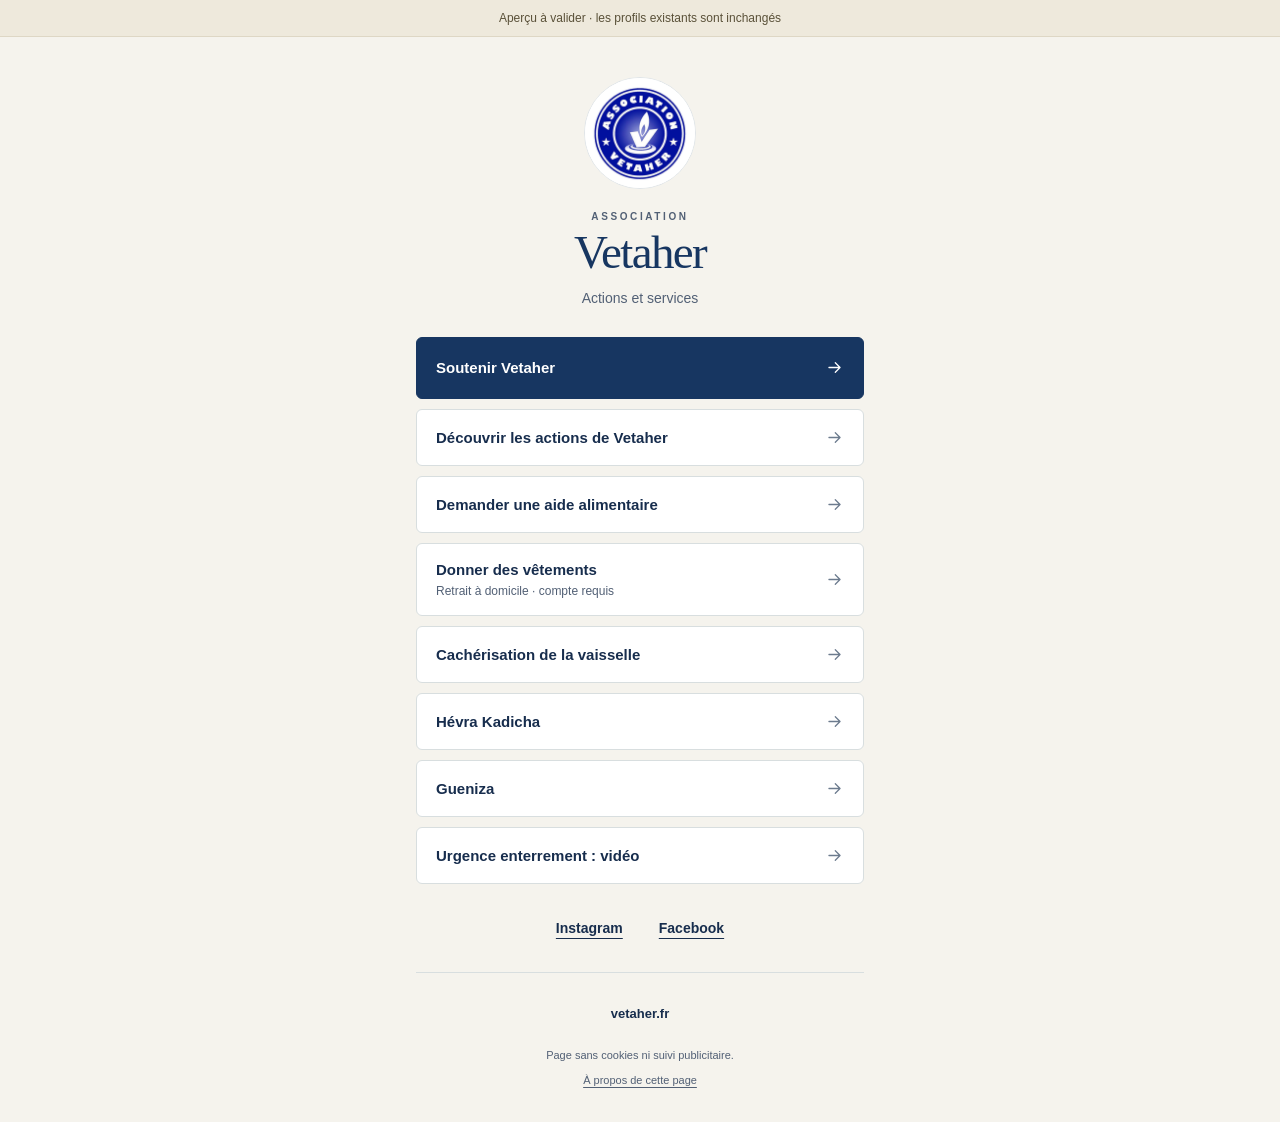
==== public/index.html @ 254939de "Build Vetaher link preview with LittleLink MIT" ====
<!doctype html>
<html lang="fr" class="theme-light">
<head>
<meta charset="utf-8">
<meta name="viewport" content="width=device-width, initial-scale=1">
<meta name="robots" content="noindex, nofollow, noarchive">
<meta name="referrer" content="no-referrer">
<meta name="theme-color" content="#173661">
<meta http-equiv="Content-Security-Policy" content="default-src 'none'; style-src 'self'; img-src 'self'; font-src 'self'; script-src 'none'; connect-src 'none'; object-src 'none'; base-uri 'none'; form-action 'none'">
<title>Vetaher | Actions et services</title>
<meta name="description" content="Les liens de l’association Vetaher : actions, services, réseaux et soutien.">
<link rel="icon" type="image/png" href="assets/favicon.png">
<link rel="stylesheet" href="css/reset.css">
<link rel="stylesheet" href="css/littlelink.css">
<link rel="stylesheet" href="css/vetaher.css">
</head>
<body>
<a class="skip" href="#liens">Accéder aux liens</a>
<div class="preview-notice" role="note">Aperçu à valider · les profils existants sont inchangés</div>
<main class="container" id="contenu">
<header class="identity">
<img class="avatar avatar--none" src="assets/logo.png" alt="Logo de l’association Vetaher" width="112" height="112" fetchpriority="high">
<p class="eyebrow">ASSOCIATION</p>
<h1>Vetaher</h1>
<p class="intro">Actions et services</p>
</header>
<nav id="liens" aria-label="Actions et services de Vetaher">
<ul class="links"><li><a class="button link primary" data-link-id="soutenir" href="https://fondation.vetaher.fr/"><span class="link-copy"><span>Soutenir Vetaher</span></span><svg aria-hidden="true" viewBox="0 0 24 24" fill="none"><path d="M5 12h14m-6-6 6 6-6 6" stroke="currentColor" stroke-width="1.6" stroke-linecap="round" stroke-linejoin="round"/></svg></a></li><li><a class="button link" data-link-id="actions" href="https://www.vetaher.fr/a-propos/"><span class="link-copy"><span>Découvrir les actions de Vetaher</span></span><svg aria-hidden="true" viewBox="0 0 24 24" fill="none"><path d="M5 12h14m-6-6 6 6-6 6" stroke="currentColor" stroke-width="1.6" stroke-linecap="round" stroke-linejoin="round"/></svg></a></li><li><a class="button link" data-link-id="alimentaire" href="https://www.vetaher.fr/aide-alimentaire/"><span class="link-copy"><span>Demander une aide alimentaire</span></span><svg aria-hidden="true" viewBox="0 0 24 24" fill="none"><path d="M5 12h14m-6-6 6 6-6 6" stroke="currentColor" stroke-width="1.6" stroke-linecap="round" stroke-linejoin="round"/></svg></a></li><li><a class="button link" data-link-id="vetements" href="https://v.vetaher.fr/vestiaire"><span class="link-copy"><span>Donner des vêtements</span><small>Retrait à domicile · compte requis</small></span><svg aria-hidden="true" viewBox="0 0 24 24" fill="none"><path d="M5 12h14m-6-6 6 6-6 6" stroke="currentColor" stroke-width="1.6" stroke-linecap="round" stroke-linejoin="round"/></svg></a></li><li><a class="button link" data-link-id="cacherisation" href="https://www.vetaher.fr/cacherisation/"><span class="link-copy"><span>Cachérisation de la vaisselle</span></span><svg aria-hidden="true" viewBox="0 0 24 24" fill="none"><path d="M5 12h14m-6-6 6 6-6 6" stroke="currentColor" stroke-width="1.6" stroke-linecap="round" stroke-linejoin="round"/></svg></a></li><li><a class="button link" data-link-id="hevra" href="https://www.vetaher.fr/hevra-kadicha/"><span class="link-copy"><span>Hévra Kadicha</span></span><svg aria-hidden="true" viewBox="0 0 24 24" fill="none"><path d="M5 12h14m-6-6 6 6-6 6" stroke="currentColor" stroke-width="1.6" stroke-linecap="round" stroke-linejoin="round"/></svg></a></li><li><a class="button link" data-link-id="gueniza" href="https://www.vetaher.fr/gueniza/"><span class="link-copy"><span>Gueniza</span></span><svg aria-hidden="true" viewBox="0 0 24 24" fill="none"><path d="M5 12h14m-6-6 6 6-6 6" stroke="currentColor" stroke-width="1.6" stroke-linecap="round" stroke-linejoin="round"/></svg></a></li><li><a class="button link" data-link-id="video" href="https://www.youtube.com/watch?v=U7MdqAUSH9M"><span class="link-copy"><span>Urgence enterrement : vidéo</span></span><svg aria-hidden="true" viewBox="0 0 24 24" fill="none"><path d="M5 12h14m-6-6 6 6-6 6" stroke="currentColor" stroke-width="1.6" stroke-linecap="round" stroke-linejoin="round"/></svg></a></li></ul>
</nav>
<nav class="socials" aria-label="Réseaux sociaux de Vetaher"><a class="social" data-link-id="instagram" href="https://www.instagram.com/association_vetaher/">Instagram</a><a class="social" data-link-id="facebook" href="https://www.facebook.com/160210497713347">Facebook</a></nav>
<footer>
<a class="website" data-link-id="site" href="https://www.vetaher.fr/">vetaher.fr</a>
<p>Page sans cookies ni suivi publicitaire.</p>
<a class="credits" href="credits.html">À propos de cette page</a>
</footer>
</main>
</body>
</html>
---- public/css/littlelink.css ----
/*
* LittleLink
* https://littlelink.io
* Free to use under the MIT license
* http://www.opensource.org/licenses/mit-license.php
*/

/* Grid
  –––––––––––––––––––––––––––––––––––––––––––––––––– */
  .container {
	position:relative;
	width:100%;
	max-width:37.5rem;     				/* 600px */
    text-align:center;
	margin:0 auto;
	padding:var(--spacing-xl) var(--spacing-m) 0 var(--spacing-m);
	box-sizing:border-box;
}
.container-left {
	position:relative;
	width:100%;
	max-width:37.5rem;
	text-align:left;
	margin:0 auto;
	padding:0 1.25rem;
	box-sizing:border-box;
}
.container-left p {
	margin-bottom: 1rem;  				/* 16px space between paragraphs */
  }
.column {
	width:100%;
	box-sizing:border-box;
}
/* For devices larger than 400px */
  @media (min-width:25rem) {            /* 400px */
    .container {
	width:85%;
}
}/* For devices larger than 550px */
  @media (min-width:34.375rem) {        /* 550px */
    .container {
	width:80%;
}
}

/* Base Styles
  –––––––––––––––––––––––––––––––––––––––––––––––––– */
  body {
	margin:0;
	padding:0;
	background-color:#ffffff;
	color:#1a1a1a;
	font-family:"Open Sans",system-ui;
    font-weight:400;
	line-height:1.6;
}

/* Base Typography Settings
–––––––––––––––––––––––––––––––––––––––––––––––––– */
/* Base size - 16px browser default */
:root {
  font-size:16px;           /* Using a 1.25 modular scale for typography */
  --scale-0:1rem;           /* 16px */
  --scale-1:1.25rem;        /* 20px */
  --scale-2:1.563rem;       /* 25px */
  --scale-3:1.953rem;       /* 31px */
  --scale-4:2.441rem;       /* 39px */
  --scale-5:3.052rem;       /* 49px */

  /* Spacing units */
  --spacing-xs:0.5rem;      /* 8px */
  --spacing-s:1rem;         /* 16px */
  --spacing-m:1.5rem;       /* 24px */
  --spacing-l:2rem;         /* 32px */
  --spacing-xl:3rem;        /* 48px */
  --spacing-xxl:4rem;       /* 64px */
}

/* Avatar */
.avatar {
	width: 8rem;             /* 128px */
	height: 8rem;
	border-radius: 50%;
	object-fit: cover;
	background-position: center;
	margin-bottom: var(--spacing-l);
	margin-left: auto;
	margin-right: auto;
	display: block;
  }

/* Typography Scale */
h1 {
	margin:0 0 var(--spacing-m) 0;
	font-size:var(--scale-5);           /* ~49px */
  	font-weight:800;
	line-height:1.1;
	letter-spacing:-0.02em;
	word-wrap:break-word;
	overflow-wrap:break-word;
	hyphens:auto;           /* Delete this to remove automatic hyphen on line break */
}
body {
	font-size:var(--scale-1);           /* 20px */
  	line-height:1.6;
}
.container p {
	margin:0 0 var(--spacing-xl) 0;
	font-size:var(--scale-1);
	line-height:1.6;
}

/* Footer */
footer {
	margin:var(--spacing-xxl) 0;            /* 4rem (64px) top and bottom */
    font-size:var(--scale-0);
}

/* Responsive adjustments */
@media (max-width:34.375rem) {              /* 550px */
  h1 {
	font-size:2rem;
}
body {
	font-size:var(--scale-0);
}
.container p {
	font-size:var(--scale-0);
}
.avatar {
	margin-bottom:var(--spacing-m);
}
footer {
	margin:var(--spacing-xl) 0;         	/* 3rem (48px) top and bottom */
}
}

/* Links
  –––––––––––––––––––––––––––––––––––––––––––––––––– */
  a {
	color:#2457F5;
	text-decoration:underline;
}
a:hover {
	color:#083BDA;
}

/* Buttons
–––––––––––––––––––––––––––––––––––––––––––––––––– */
.button,button {
	display:inline-flex;
	align-items:center;
	justify-content:center;
	width:18.75rem;             	/* 300px */
 	min-height:3rem;                /* 48px */
  	padding:0.75rem 1rem;         	/* 12px ; 16px */
  	font-size:1.125rem;           	/* 18px */
  	font-weight:700;
	text-decoration:none;
	white-space:normal;
  	background-color:var(--button-background,transparent);
	color:var(--button-text,#000000);
	border:var(--button-border,none);
	border-radius:0.5rem;
	cursor:pointer;
	box-sizing:border-box;
	hyphens:auto;               	/* Delete this to remove automatic hyphen on line break */
  	margin-bottom:1rem;
	text-align:center;
	line-height:1.3;
}

/* Icons
–––––––––––––––––––––––––––––––––––––––––––––––––– */
.icon {
	width:1.25rem;
	height:1.25rem;
	margin-right:0.5rem;
	flex-shrink:0;
}

/* Avatar Modifiers
  –––––––––––––––––––––––––––––––––––––––––––––––––– */
   /* Modifier for no avatar rounding */
   .avatar--none {
	border-radius: 0%;
  }

  /* Modifier for rounded avatar */
  .avatar--rounded {
	border-radius: 50%;
  }

  /* Modifier for slightly rounded corners */
  .avatar--soft {
	border-radius: 0.5rem;   /* 8px rounded corners */
  }

/* Theme System
  –––––––––––––––––––––––––––––––––––––––––––––––––– */
/* Light theme is default above */

/* Light theme (forced) */
:root.theme-light {
	color-scheme:light;
}

/* Dark theme */
:root.theme-dark {
	color-scheme:dark;
}
:root.theme-dark :focus-visible {
	outline: 2px solid #4899F7;
	outline-offset: 2px;
  }
:root.theme-dark body {
	background-color:#121212;
	color:#ffffff;
}
:root.theme-dark a:not(.button) {
	color:#4899F7;
}
:root.theme-dark a:not(.button):hover {
	color:#7AB8FF;
}

/* Auto theme */
:root.theme-auto {
	color-scheme:light dark;
}
@media (prefers-color-scheme:dark) {
	:root.theme-auto body {
	background-color:#121212;
	color:#ffffff;
}
:root.theme-auto :focus-visible {
    outline: 2px solid #4899F7;
    outline-offset: 2px;
  }
:root.theme-auto a:not(.button) {
	color:#4899F7;
}
:root.theme-auto a:not(.button):hover {
	color:#7AB8FF;
}
}

/* Button Text Color Override
    –––––––––––––––––––––––––––––––––––––––––––––––––– */
    .button:hover,button:hover {
	color:var(--button-text,#000000);
}

/* Privacy Page Styles
  –––––––––––––––––––––––––––––––––––––––––––––––––– */
.container-left nav {
	margin:var(--spacing-l) 0;
	text-align:left;
}
section {
	margin:var(--spacing-xl) 0;
	text-align:left;
}
h2 {
	font-size:var(--scale-3);
	font-weight:700;
	margin-bottom:var(--spacing-m);
}
h3 {
	font-size:var(--scale-2);
	font-weight:600;
	margin:var(--spacing-l) 0 var(--spacing-s) 0;
}
ul {
	list-style:none;
	padding:0;
	margin:0 0 var(--spacing-m) 0;
}
ul li {
	margin-bottom:var(--spacing-xs);
}

/* Privacy page specific responsive adjustments */
  @media (max-width:34.375rem) {
	h2 {
	font-size:var(--scale-2);
	}
	h3 {
	font-size:var(--scale-1);
	}
	section {
	margin:var(--spacing-l) 0;
	}
}
---- public/css/vetaher.css ----
/* Vetaher adaptation of LittleLink; MIT. No third-party requests. */
:root{--ink:#172d4d;--navy:#173661;--paper:#f5f3ed;--line:#d8dedf;--muted:#526075;--spacing-m:1.5rem;color-scheme:light}
html{background:var(--paper);scroll-behavior:auto}
body{background:var(--paper);color:var(--ink);font-family:Arial,Helvetica,sans-serif;font-size:16px;line-height:1.5}
.preview-notice{padding:9px 16px;text-align:center;color:#5a5139;background:#eee9dc;border-bottom:1px solid #ded7c5;font-size:11px;line-height:1.5}
.container{width:100%;max-width:496px;margin:0 auto;padding:28px 24px 20px;text-align:center}
.identity{margin:0 0 24px}
.avatar{width:112px;height:112px;object-fit:contain;margin:0 auto 16px;border-radius:50%;background:#fff;border:1px solid #e0e5e8}
.container .eyebrow{font-size:10px;font-weight:700;letter-spacing:.26em;margin:0 0 2px;color:var(--muted)}
h1{font-family:Georgia,"Times New Roman",serif;font-weight:400;font-size:47px;line-height:1.08;letter-spacing:-.035em;margin:0 0 10px;color:var(--navy);hyphens:none}
.container .intro{font-size:14px;line-height:1.5;color:var(--muted);margin:0}
.links{display:grid;gap:10px;margin:0;padding:0;list-style:none}
.links li{margin:0}
a.button.link{width:100%;min-height:57px;display:flex;align-items:center;justify-content:space-between;gap:16px;margin:0;padding:15px 19px;color:var(--ink);background:#fff;border:1px solid var(--line);border-radius:6px;text-decoration:none;text-align:left;font-weight:600;font-size:15px;line-height:1.4;hyphens:none;transition:background-color .15s,border-color .15s}
.link span{flex:1;min-width:0}
.link-copy{display:flex;flex-direction:column;gap:3px}
.link-copy small{font-size:12px;font-weight:400;line-height:1.4;color:var(--muted)}
.link svg{width:19px;height:19px;flex:0 0 19px;color:#6c7b8e}
a.button.link:hover{background:#eef2f5;border-color:#9caebc;color:var(--ink)}
a.button.link.primary{color:#fff;background:var(--navy);border-color:var(--navy);font-weight:700;min-height:62px}
a.button.link.primary svg{color:#fff}
a.button.link.primary:hover{background:#102747;border-color:#102747;color:#fff}
.socials{display:flex;justify-content:center;gap:28px;margin:23px 0 0}
a.social{font-size:14px;font-weight:600;line-height:1.5;padding:11px 4px;min-height:44px;color:var(--ink);text-decoration:underline;text-decoration-thickness:1px;text-underline-offset:5px}
footer{margin:21px 0 0;padding:20px 0 4px;border-top:1px solid var(--line);font-size:11px;line-height:1.6;color:var(--muted)}
footer .website{display:inline-flex;align-items:center;min-height:44px;font-size:13px;font-weight:600;color:var(--ink);text-decoration:none}
footer p{font-size:11px!important;margin:10px 0 0!important;color:var(--muted)}
footer .credits{display:inline-block;padding:8px;color:var(--muted);font-size:11px;text-decoration:underline;text-underline-offset:3px}
:focus-visible{outline:3px solid #986b12!important;outline-offset:4px!important}
.skip{position:fixed;top:-150px;left:12px;background:#fff;color:var(--navy);padding:12px 18px;z-index:10;font-size:16px}
.skip:focus{top:12px}
.legal{text-align:left;padding-top:44px;max-width:640px}
.legal h1{font-size:36px;margin:28px 0}
.legal h2{font-size:20px;margin:30px 0 12px}
.container.legal p{font-size:15px;margin:0 0 18px;color:var(--ink)}
.legal code{font-size:12px;overflow-wrap:anywhere}
.legal a{color:var(--navy)}
@media(min-width:800px){.container{padding-top:40px}.identity{margin-bottom:28px}.avatar{margin-bottom:20px}.preview-notice{font-size:12px}}
@media(max-width:360px){.container{padding:24px 17px 18px}.avatar{width:96px;height:96px;margin-bottom:14px}h1{font-size:43px}.identity{margin-bottom:22px}a.button.link{padding:14px 16px;font-size:14px;min-height:55px}.preview-notice{font-size:10px}}
@media(prefers-reduced-motion:reduce){*{transition:none!important;scroll-behavior:auto!important}}
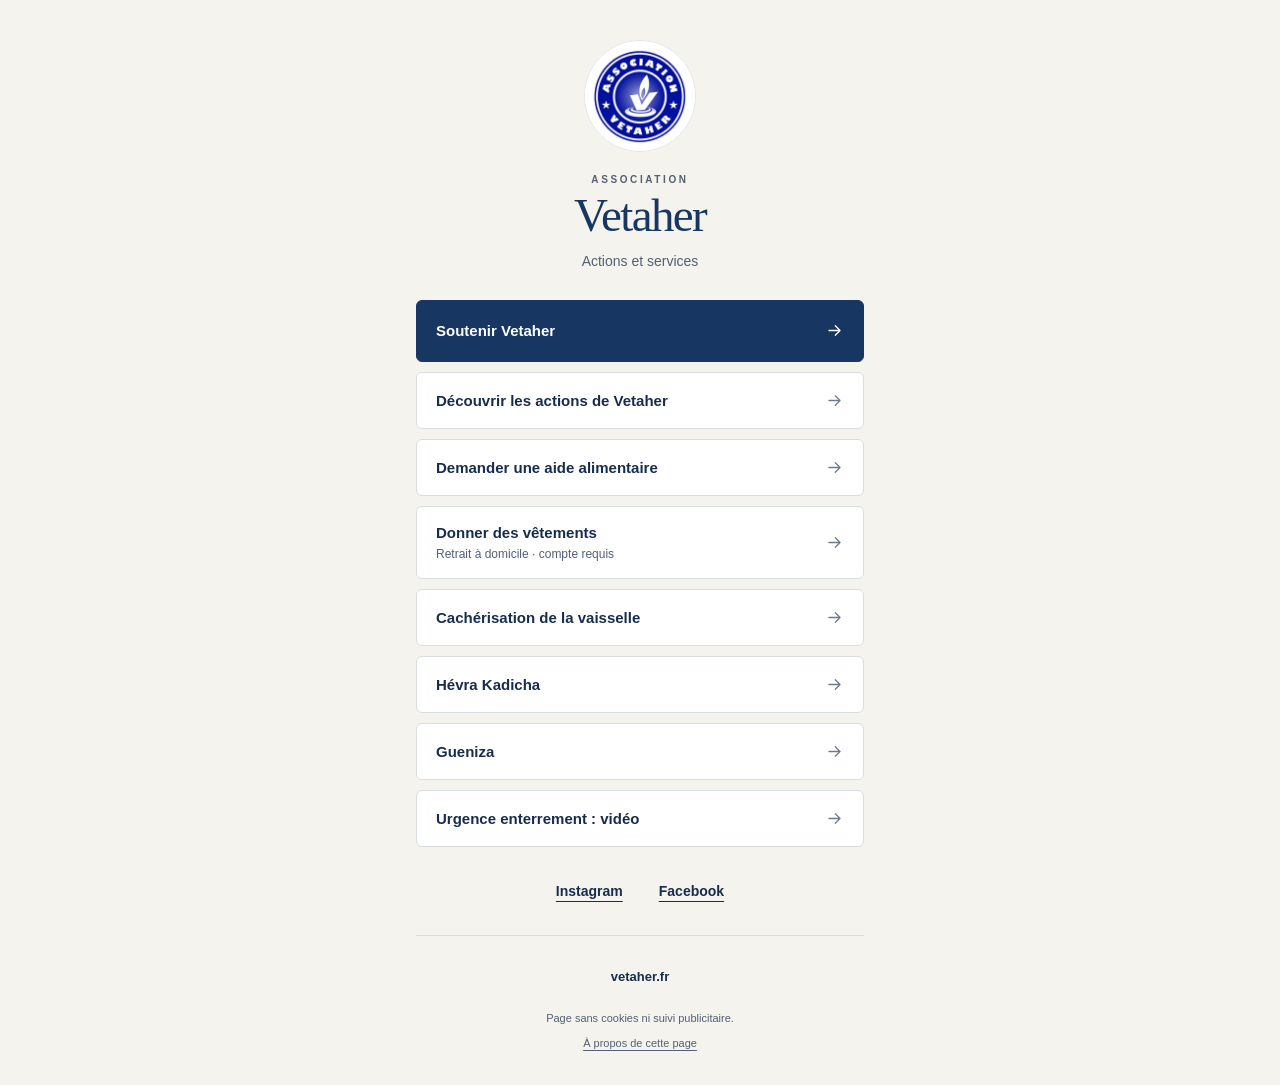
==== commit ce04f008: "Publish link page without preview notice" ====
--- a/public/index.html
+++ b/public/index.html
@@ -16,7 +16,7 @@
 </head>
 <body>
 <a class="skip" href="#liens">Accéder aux liens</a>
-<div class="preview-notice" role="note">Aperçu à valider · les profils existants sont inchangés</div>
+
 <main class="container" id="contenu">
 <header class="identity">
 <img class="avatar avatar--none" src="assets/logo.png" alt="Logo de l’association Vetaher" width="112" height="112" fetchpriority="high">
